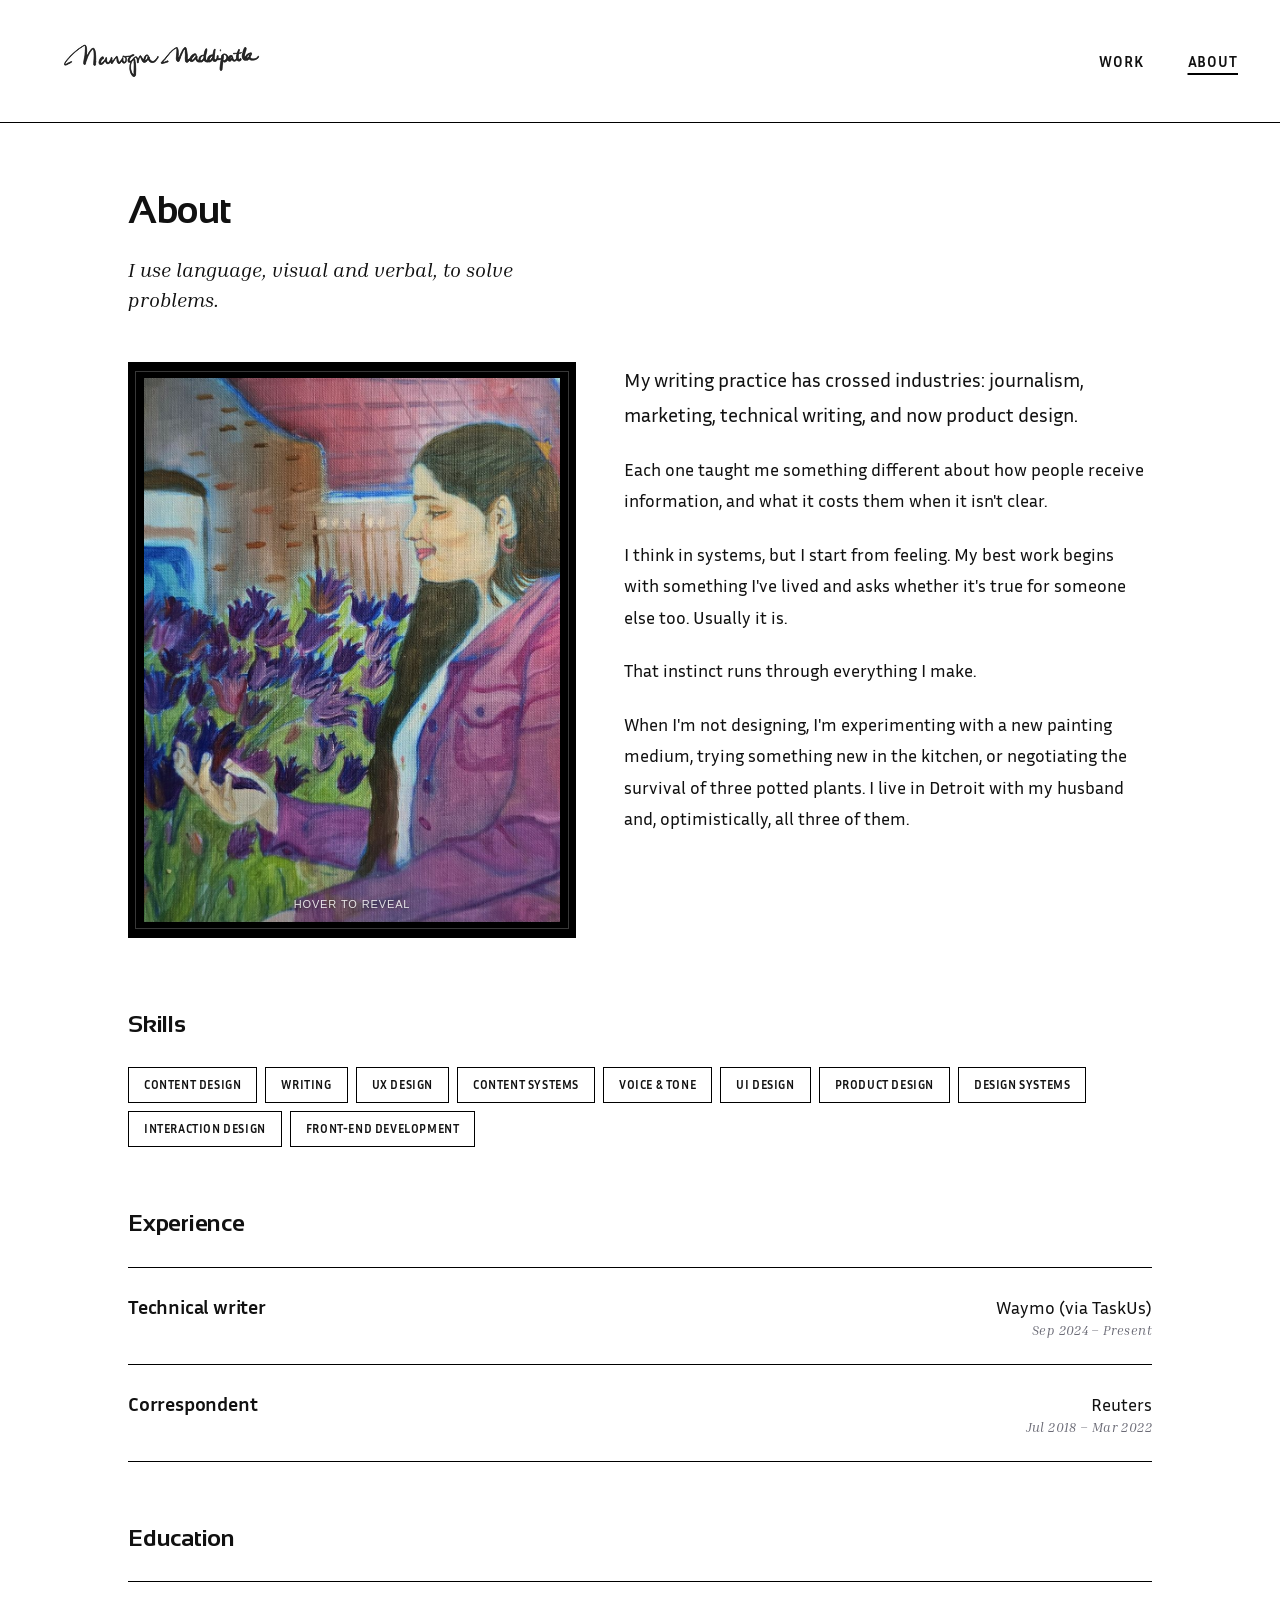
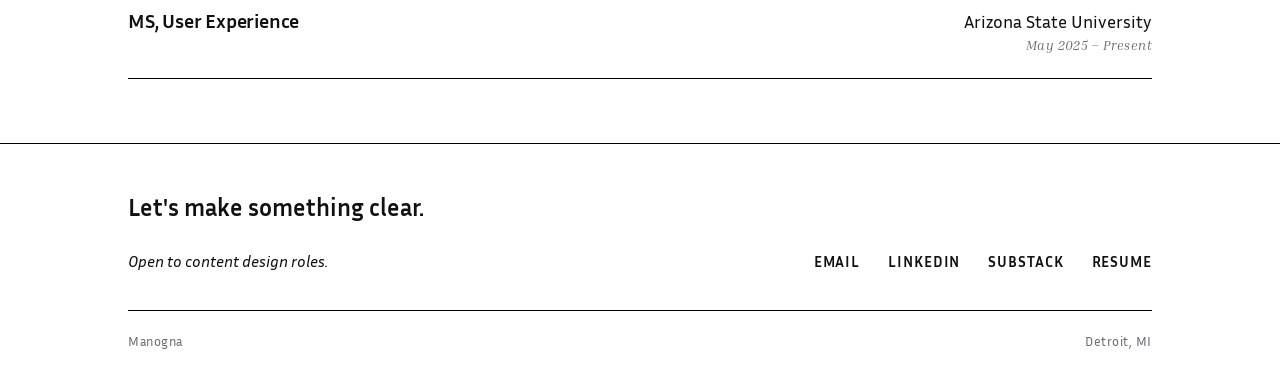
==== about.html @ 8878a8c1 "Point the Substack link at @manogna18 Co-Authored-By: Claude Opus 5.5 <noreply@anthropic.com>" ====
<!DOCTYPE html>
<html lang="en">
  <head>
    <meta charset="UTF-8">
    <meta name="viewport" content="width=device-width, initial-scale=1.0">
    <title>About | Manogna</title>
    <link rel="stylesheet" href="styles.css?v=31">
  </head>
  <body>
    <header class="nav">
      <a href="index.html" class="nav-logo"><img src="Assets/Sign.png" alt="Manogna Maddipatla, home" width="231" height="50"></a>
      <nav aria-label="Main">
        <ul class="nav-links">
          <li><a href="index.html">Work</a></li>
          <li><a href="about.html" aria-current="page">About</a></li>
        </ul>
      </nav>
    </header>

    <main class="page">
      <div class="about-head">
        <h1>About</h1>
        <p class="about-lead">
          I use language, visual and verbal, to solve problems.
        </p>
      </div>

      <div class="about-grid">
        <div>
          <div class="portrait-inner">
            <iframe
              src="portrait-reveal-embed.html"
              title="Portrait reveal"
              scrolling="no"
              style="width: 100%; aspect-ratio: 0.765; border: none; display: block"
            ></iframe>
          </div>
        </div>

        <div class="about-copy">
          <p class="first">
            My writing practice has crossed industries: journalism, marketing,
            technical writing, and now product design.
          </p>
          <p>
            Each one taught me something different about how people receive
            information, and what it costs them when it isn't clear.
          </p>
          <p>
            I think in systems, but I start from feeling. My best work begins
            with something I've lived and asks whether it's true for someone
            else too. Usually it is.
          </p>
          <p>That instinct runs through everything I make.</p>
          <p>
            When I'm not designing, I'm experimenting with a new painting
            medium, trying something new in the kitchen, or negotiating the
            survival of three potted plants. I live in Detroit with my husband
            and, optimistically, all three of them.
          </p>
        </div>
      </div>

      <!-- Skills -->
      <div class="skills-section">
        <h2 class="section-heading">Skills</h2>
        <div class="skills-list">
          <span class="skill-chip primary">Content design</span>
          <span class="skill-chip primary">Writing</span>
          <span class="skill-chip primary">UX design</span>
          <span class="skill-chip primary">Content systems</span>
          <span class="skill-chip primary">Voice &amp; tone</span>
          <span class="skill-chip">UI design</span>
          <span class="skill-chip">Product design</span>
          <span class="skill-chip">Design systems</span>
          <span class="skill-chip">Interaction design</span>
          <span class="skill-chip">Front-end development</span>
        </div>
      </div>

      <!-- Experience -->
      <div class="entries-section">
        <h2 class="section-heading">Experience</h2>
        <div class="entry">
          <span class="entry-role">Technical writer</span>
          <div class="entry-right">
            <div class="entry-org">Waymo (via TaskUs)</div>
            <div class="entry-dates">Sep 2024 – Present</div>
          </div>
        </div>
        <div class="entry">
          <span class="entry-role">Correspondent</span>
          <div class="entry-right">
            <div class="entry-org">Reuters</div>
            <div class="entry-dates">Jul 2018 – Mar 2022</div>
          </div>
        </div>
      </div>

      <!-- Education -->
      <div class="entries-section">
        <h2 class="section-heading">Education</h2>
        <div class="entry">
          <span class="entry-role">MS, User Experience</span>
          <div class="entry-right">
            <div class="entry-org">Arizona State University</div>
            <div class="entry-dates">May 2025 – Present</div>
          </div>
        </div>
      </div>
    </main>

    <footer class="footer">
      <div class="footer-inner">
        <div class="footer-left">
          <p class="footer-cta">Let's make something clear.</p>
          <p class="footer-sub">Open to content design roles.</p>
        </div>
        <div class="footer-links">
          <a href="mailto:manogna.maddipatla@gmail.com">Email</a>
          <a
            href="https://linkedin.com/in/manogna-maddipatla"
            target="_blank"
            rel="noopener"
          >LinkedIn</a>
          <a href="https://substack.com/@manogna18" target="_blank" rel="noopener"
          >Substack</a>
          <a href="Assets/Resume_latest.pdf" target="_blank" rel="noopener">Resume</a>
        </div>
      </div>
      <div class="footer-base">
        <span>Manogna</span>
        <span>Detroit, MI</span>
      </div>
    </footer>
  </body>
</html>
---- styles.css ----
/* ─── Google Fonts ─── */
@import url("https://fonts.googleapis.com/css2?family=Inria+Sans:ital,wght@0,400;0,700;1,300;1,400&family=Inria+Serif:ital,wght@0,400;1,400&family=Sansation:wght@700&display=swap");

/* ─── Reset ─── */
[hidden] {
  display: none !important;
}

.sr-only {
  position: absolute;
  width: 1px;
  height: 1px;
  overflow: hidden;
  clip: rect(0 0 0 0);
  white-space: nowrap;
}

*, *::before, *::after {
  box-sizing: border-box;
  margin: 0;
  padding: 0;
}
img {
  display: block;
  max-width: 100%;
}
a {
  color: inherit;
  text-decoration: none;
}

h1, h2, h3, h4, h5, h6 {
  font-family: var(--font);
  font-weight: 700;
  letter-spacing: -0.01em;
}

/* ─── Design tokens ─── */
:root {
  /* Colors */
  --bg:          #ffffff;
  --ink:         #111111;   /* body text */
  --black:       #000000;   /* borders, active toggle */
  --muted:       #6b6b76;   /* captions, tags */
  --indigo:      #002668;   /* accent: links, hover, focus rings */
  --placeholder: #d9d9d9;   /* empty image slots */

  --border:      1px solid var(--black);
  --border-bold: 2px solid var(--black);
  --radius:      0;         /* no rounded corners anywhere */

  /* Type */
  --font-display: "Sansation", "Helvetica Neue", Arial, sans-serif;
  --font-serif:   "Inria Serif", Georgia, "Times New Roman", serif;
  --font-sans:    "Inria Sans", "Helvetica Neue", Helvetica, Arial, sans-serif;

  /* Spacing */
  --page-max:    1080px;
  --page-max-home: 1200px;
  --gutter:      28px;
  --gutter-sm:   20px;
  --section-gap: 64px;

  /* Older names, pointed at the theme above */
  --cream:      var(--bg);
  --paper:      var(--bg);
  --paper-card: var(--bg);
  --clay:       var(--placeholder);
  --ink-soft:   var(--ink);
  --line:       var(--black);
  --navbar:     var(--black);
  --accent:     var(--indigo);
  --active:     var(--indigo);
  --accent-2:   var(--indigo);
  --font:       var(--font-display);
  --font-body:  var(--font-sans);
}

/* ─── Base ─── */
html {
  font-size: 16px;
  -webkit-font-smoothing: antialiased;
}

body {
  font-family: var(--font-body);
  font-size: 17px;
  font-weight: 400;
  line-height: 1.65;
  color: var(--ink);
  background: var(--paper);
  text-rendering: optimizeLegibility;
}

/* ─── Focus ─── */
a:focus-visible,
button:focus-visible,
[tabindex]:focus-visible {
  outline: 2px solid var(--indigo);
  outline-offset: 3px;
}

/* ─── Header ─── */
.nav {
  background: var(--bg);
  color: var(--ink);
  display: flex;
  align-items: center;
  justify-content: space-between;
  gap: 24px;
  padding: 36px 42px;
  border-bottom: var(--border);
  position: sticky;
  top: 0;
  z-index: 100;
}

.nav-logo img {
  height: 50px;
  width: auto;
}

.nav-links {
  display: flex;
  gap: 44px;
  list-style: none;
}

/* Plain page links, not toggles: the segmented style belongs to the project filter */
.nav-links a {
  font-family: var(--font-sans);
  font-size: 15px;
  font-weight: 700;
  letter-spacing: 0.06em;
  text-transform: uppercase;
  color: var(--ink);
  text-decoration: underline 2px transparent;
  text-underline-offset: 6px;
  transition: text-decoration-color 0.2s;
}

.nav-links a[aria-current="page"] {
  text-decoration-color: var(--black);
}

.nav-links a:hover {
  text-decoration-color: var(--indigo);
}

/* ─── Page wrapper ─── */
.home {
  --page-max: var(--page-max-home);
}

.page {
  max-width: var(--page-max);
  margin: 0 auto;
  padding: 0 28px;
}

/* ─── Hero (legacy, kept for case study pages) ─── */
.hero {
  margin: 48px 0 52px;
}

.hero h1 {
  font-size: 36px;
  font-weight: 700;
  letter-spacing: -0.01em;
  line-height: 1.2;
  color: var(--ink);
  margin-bottom: 10px;
}

.hero-sub {
  font-family: var(--font-serif);
  font-size: 17px;
  font-weight: 400;
  font-style: italic;
  color: var(--ink-soft);
  line-height: 1.6;
  max-width: 520px;
}

/* ─── Project filter (the only segmented control on the site) ─── */
.filter {
  display: flex;
  justify-content: center;
  margin-bottom: 40px;
}

.filter-btn {
  font-family: var(--font-sans);
  font-size: 15px;
  font-weight: 700;
  letter-spacing: 0.04em;
  text-transform: uppercase;
  min-width: 185px;
  height: 36px;
  padding: 0 16px;
  background: var(--bg);
  color: var(--ink);
  border: var(--border);
  border-radius: var(--radius);
  cursor: pointer;
  transition: color 0.2s;
}

.filter-btn + .filter-btn {
  border-left: none;
}

.filter-btn[aria-pressed="true"] {
  background: var(--black);
  color: var(--bg);
}

.filter-btn[aria-pressed="false"]:hover {
  color: var(--indigo);
}

/* ─── Project cards ─── */
.project-list {
  display: grid;
  gap: 24px;
  margin-bottom: var(--section-gap);
}

.project-card {
  position: relative;
  display: grid;
  grid-template-columns: 48% 1fr;
  gap: 30px;
  min-height: 480px;
  padding: 20px;
  border: var(--border);
  border-radius: var(--radius);
  background: var(--bg);
}

.project-media {
  position: relative;
  overflow: hidden;
  background: var(--placeholder);
  border: var(--border);
}

.project-media img,
.project-media iframe {
  position: absolute;
  inset: 0;
  width: 100%;
  height: 100%;
  object-fit: cover;
  border: 0;
  display: block;
}

.project-media iframe {
  pointer-events: none;
}

/* Whole image shown on white instead of cropped to fill */
.project-media.is-contain {
  background: var(--bg);
}

.project-media.is-contain img {
  object-fit: contain;
  padding: 16px;
}

.project-body {
  display: flex;
  flex-direction: column;
  padding: 10px 22px 10px 0;
}

.project-title {
  font-family: var(--font-sans);
  font-size: 32px;
  font-weight: 700;
  line-height: 1.2;
  color: var(--ink);
  margin-bottom: 18px;
}

.project-desc {
  font-family: var(--font-sans);
  font-size: 22px;
  line-height: 1.4;
  color: var(--ink);
  margin-bottom: 16px;
}

.project-role {
  font-family: var(--font-sans);
  font-size: 15px;
  line-height: 1.5;
  color: var(--muted);
  margin-bottom: 20px;
}

.project-body .card-tags {
  margin-bottom: 32px;
}

/* Pinned to the bottom; its ::before stretches over the card so the whole card links */
.project-link {
  margin-top: auto;
  align-self: flex-start;
  font-family: var(--font-sans);
  font-size: 15px;
  font-weight: 700;
  letter-spacing: 0.06em;
  text-transform: uppercase;
  color: var(--ink);
  text-decoration: underline 2px;
  text-underline-offset: 6px;
  transition: color 0.2s;
}

.project-link::before {
  content: "";
  position: absolute;
  inset: 0;
  z-index: 1;
}

.project-link::after {
  content: " \2192";
}

.project-card:hover .project-link {
  color: var(--indigo);
}

.project-link:focus-visible {
  outline: none;
}

.project-card:has(.project-link:focus-visible) {
  outline: 2px solid var(--indigo);
  outline-offset: 3px;
}

/* ─── Tags ─── */
.card-tags {
  display: flex;
  flex-wrap: wrap;
  gap: 12px;
}

.tag {
  display: inline-flex;
  align-items: center;
  justify-content: center;
  min-width: 150px;
  height: 36px;
  padding: 0 18px;
  font-family: var(--font-sans);
  font-size: 12px;
  font-weight: 700;
  letter-spacing: 0.04em;
  text-transform: uppercase;
  border: var(--border);
  border-radius: var(--radius);
  color: var(--muted);
}

/* ─── Section divider ─── */
.section-divider {
  border: none;
  border-top: 1px solid var(--line);
  margin: 0 0 32px;
}

/* ─── Currently building ─── */
.building-label {
  font-size: 14px;
  letter-spacing: 0.12em;
  text-transform: uppercase;
  color: var(--muted);
  font-weight: 400;
  margin-bottom: 20px;
}

.building-grid {
  display: grid;
  grid-template-columns: 1fr 1fr;
  gap: 16px;
}

.building-card {
  display: block;
  border: 1px dashed var(--black);
  border-radius: var(--radius);
  padding: 24px;
}

.building-card.is-link {
  cursor: pointer;
}

.building-card.is-link:hover {
  border-style: solid;
}

.building-card.is-link:hover .building-title {
  color: var(--indigo);
}

/* Optional artwork across the top of a card, edge to edge */
.building-banner {
  display: block;
  width: calc(100% + 48px);
  max-width: none;
  margin: -24px -24px 20px;
  aspect-ratio: 3 / 1;
  object-fit: cover;
  border-radius: var(--radius);
}

.building-title {
  font-size: 22px;
  font-weight: 700;
  color: var(--ink);
  margin-bottom: 6px;
}

.building-desc {
  font-family: var(--font-serif);
  font-size: 16px;
  font-weight: 400;
  color: var(--ink-soft);
  font-style: italic;
  line-height: 1.55;
  margin-bottom: 14px;
}

.building-status {
  font-size: 12px;
  letter-spacing: 0.08em;
  text-transform: uppercase;
  color: var(--muted);
}

/* ─── Footer ─── */
.footer {
  background: var(--bg);
  color: var(--ink);
  border-top: var(--border);
  padding: 48px var(--gutter) 40px;
  margin-top: var(--section-gap);
}

.footer-inner {
  max-width: calc(var(--page-max) - 2 * var(--gutter));
  margin: 0 auto;
  display: flex;
  align-items: flex-end;
  justify-content: space-between;
  flex-wrap: wrap;
  gap: 24px;
}

.footer-left {
  max-width: 400px;
}

.footer-cta {
  font-family: var(--font-sans);
  font-size: 24px;
  font-weight: 700;
  line-height: 1.3;
  color: var(--ink);
  margin-bottom: 24px;
}

.footer-sub {
  font-family: var(--font-sans);
  font-size: 16px;
  font-style: italic;
  color: var(--ink);
}

.footer-links {
  display: flex;
  flex-wrap: wrap;
  gap: 28px;
}

.footer-links a {
  font-family: var(--font-sans);
  font-size: 15px;
  font-weight: 700;
  letter-spacing: 0.06em;
  text-transform: uppercase;
  color: var(--ink);
  text-decoration: underline 2px transparent;
  text-underline-offset: 6px;
  transition: text-decoration-color 0.2s;
}

.footer-links a:hover {
  text-decoration-color: var(--indigo);
}

.footer-base {
  max-width: calc(var(--page-max) - 2 * var(--gutter));
  margin: 36px auto 0;
  padding-top: 20px;
  border-top: var(--border);
  display: flex;
  justify-content: space-between;
  flex-wrap: wrap;
  gap: 8px;
}

.footer-base span {
  font-family: var(--font-sans);
  font-size: 13px;
  color: var(--muted);
  letter-spacing: 0.04em;
}

/* ─── About page ─── */
.about-head {
  margin: 56px 0 48px;
}

.about-head h1 {
  font-size: 38px;
  font-weight: 700;
  letter-spacing: -0.01em;
  color: var(--ink);
  margin-bottom: 12px;
}

.about-lead {
  font-family: var(--font-serif);
  font-size: 20px;
  font-weight: 400;
  font-style: italic;
  color: var(--ink);
  line-height: 1.5;
  max-width: 460px;
}

.about-grid {
  display: grid;
  grid-template-columns: 0.85fr 1fr;
  gap: 48px;
  align-items: start;
  margin-bottom: 56px;
}

/* Portrait frame */
.portrait-frame {
  position: relative;
  padding: 14px;
  background: var(--black);
  border-radius: var(--radius);
  overflow: hidden;
}

.portrait-frame::before {
  content: "";
  position: absolute;
  inset: 8px;
  border: 1px solid rgba(255, 255, 255, 0.25);
  border-radius: var(--radius);
  pointer-events: none;
  z-index: 5;
}

.portrait-inner {
  aspect-ratio: 0.765;
  display: flex;
  flex-direction: column;
  align-items: center;
  justify-content: center;
  gap: 10px;
}

.portrait-inner iframe {
  width: 100%;
  height: 100%;
  border: none;
  display: block;
}

.portrait-placeholder-label {
  font-size: 11px;
  letter-spacing: 0.1em;
  text-transform: uppercase;
  color: rgba(255,255,255,0.6);
}

.portrait-placeholder-hint {
  font-family: var(--font-serif);
  font-size: 13px;
  font-style: italic;
  color: rgba(255,255,255,0.5);
}

.portrait-caption {
  text-align: center;
  margin-top: 14px;
  font-size: 12px;
  letter-spacing: 0.1em;
  text-transform: uppercase;
  color: var(--muted);
  font-weight: 400;
}

/* About copy */
.about-copy p {
  font-size: 18px;
  font-weight: 400;
  line-height: 1.75;
  color: var(--ink-soft);
  margin-bottom: 22px;
}

.about-copy p.first {
  font-size: 20px;
  color: var(--ink);
}

.about-outro {
  border-top: 1px solid var(--line);
  padding-top: 32px;
  max-width: 620px;
  margin-bottom: 64px;
}

.about-outro p {
  font-family: var(--font-serif);
  font-size: 18px;
  font-weight: 400;
  font-style: italic;
  line-height: 1.75;
  color: var(--ink-soft);
}

/* ─── Section headings (About: Skills, Experience, Education) ─── */
.section-heading {
  font-size: 24px;
  font-weight: 700;
  letter-spacing: -0.01em;
  color: var(--ink);
  margin-bottom: 24px;
}

/* ─── Skills ─── */
.skills-section {
  margin-bottom: 56px;
}

.skills-list {
  display: flex;
  flex-wrap: wrap;
  gap: 8px;
}

.skill-chip {
  font-size: 12px;
  font-weight: 700;
  letter-spacing: 0.05em;
  text-transform: uppercase;
  border: 1px solid var(--line);
  border-radius: var(--radius);
  padding: 7px 15px;
  color: var(--ink-soft);
}

.skill-chip.primary {
  border-color: var(--black);
  color: var(--ink);
}

/* ─── Experience / Education ─── */
.entries-section {
  margin-bottom: 56px;
}

.entry {
  display: flex;
  align-items: baseline;
  justify-content: space-between;
  padding: 22px 0;
  border-bottom: 1px solid var(--line);
  gap: 24px;
}

.entry:first-of-type {
  border-top: 1px solid var(--line);
}

.entry-role {
  font-size: 20px;
  font-weight: 700;
  color: var(--ink);
  letter-spacing: -0.01em;
}

.entry-right {
  text-align: right;
}

.entry-org {
  font-size: 18px;
  font-weight: 400;
  color: var(--ink-soft);
  line-height: 1.2;
}

.entry-dates {
  font-family: var(--font-serif);
  font-size: 13px;
  font-weight: 400;
  font-style: italic;
  color: var(--muted);
  letter-spacing: 0.03em;
  margin-top: 2px;
}

/* ─── Case study ─── */
.case-back {
  display: inline-block;
  font-size: 13px;
  font-weight: 400;
  letter-spacing: 0.05em;
  text-transform: uppercase;
  color: var(--muted);
  margin: 36px 0 40px;
  transition: color 0.2s;
}

.case-back::before {
  content: "← ";
}

.case-back:hover {
  color: var(--active);
}

.cs-head {
  margin-bottom: 36px;
}

.cs-title {
  font-size: 44px;
  font-weight: 700;
  letter-spacing: -0.01em;
  color: var(--ink);
  margin-bottom: 14px;
  line-height: 1.1;
}

.cs-summary {
  font-family: var(--font-serif);
  font-size: 20px;
  font-weight: 400;
  font-style: italic;
  color: var(--ink-soft);
  line-height: 1.5;
  max-width: 600px;
}

/* Metadata strip */
.meta-strip {
  display: grid;
  grid-template-columns: repeat(4, 1fr);
  gap: 24px;
  padding: 28px 0;
  border-top: 1px solid var(--line);
  border-bottom: 1px solid var(--line);
  margin-bottom: 56px;
}

/* At a glance: who, what, why, for quick scanning */
.glance {
  display: grid;
  grid-template-columns: repeat(3, 1fr);
  gap: 16px;
  margin: -24px 0 56px;
}

.glance-item {
  background: var(--bg);
  border: var(--border);
  border-radius: var(--radius);
  padding: 22px 24px 24px;
}

.glance-label {
  font-size: 11px;
  letter-spacing: 0.1em;
  text-transform: uppercase;
  color: var(--muted);
  font-weight: 700;
  margin-bottom: 10px;
}

.glance-text {
  font-family: var(--font-serif);
  font-size: 19px;
  line-height: 1.4;
  color: var(--ink);
}

.meta-label {
  font-size: 11px;
  letter-spacing: 0.1em;
  text-transform: uppercase;
  color: var(--muted);
  font-weight: 400;
  margin-bottom: 8px;
}

.meta-value {
  font-size: 16px;
  font-weight: 400;
  color: var(--ink);
  line-height: 1.45;
}

/* Case study blocks */
.block {
  margin-bottom: 60px;
}

.block-label {
  font-size: 11px;
  letter-spacing: 0.12em;
  text-transform: uppercase;
  color: var(--muted);
  font-weight: 400;
  margin-bottom: 18px;
}

.block h2 {
  font-size: 26px;
  font-weight: 700;
  color: var(--ink);
  margin-bottom: 18px;
  letter-spacing: -0.01em;
}

.block p {
  font-size: 18px;
  font-weight: 400;
  line-height: 1.75;
  color: var(--ink-soft);
  margin-bottom: 18px;
  max-width: 660px;
}

/* Hero image */
.case-hero-image {
  background: var(--placeholder);
  border: 1px solid var(--line);
  border-radius: var(--radius);
  height: 340px;
  display: flex;
  align-items: center;
  justify-content: center;
  margin-bottom: 60px;
  overflow: hidden;
}

.case-hero-image img,
.case-hero-image video {
  width: 100%;
  height: 100%;
  object-fit: cover;
}

.case-hero-image.is-fit video {
  display: block;
  height: auto;
}

.case-hero-image .img-placeholder {
  font-size: 12px;
  letter-spacing: 0.08em;
  text-transform: uppercase;
  color: var(--ink);
}

/* Figma / prototype embed */
.prototype-embed {
  background: var(--placeholder);
  border: 1px solid var(--line);
  border-radius: var(--radius);
  height: 420px;
  display: flex;
  flex-direction: column;
  align-items: center;
  justify-content: center;
  gap: 10px;
  margin-bottom: 14px;
  overflow: hidden;
}

.prototype-embed iframe {
  width: 100%;
  height: 100%;
  border: none;
}

.prototype-embed .pe-label {
  font-size: 12px;
  letter-spacing: 0.08em;
  text-transform: uppercase;
  color: var(--ink);
}

.prototype-embed .pe-hint {
  font-family: var(--font-serif);
  font-size: 14px;
  font-style: italic;
  color: var(--ink);
}

.embed-caption {
  font-family: var(--font-serif);
  font-size: 13px;
  font-weight: 400;
  font-style: italic;
  color: var(--muted);
  text-align: center;
  margin-bottom: 60px;
}

/* Key decisions */
.decisions-section {
  margin-bottom: 60px;
}

.decision {
  border-top: 1px solid var(--line);
  padding: 24px 0;
  display: grid;
  grid-template-columns: 0.4fr 1fr;
  gap: 32px;
}

.decision-title {
  font-size: 18px;
  font-weight: 700;
  color: var(--ink);
}

.decision-body {
  font-size: 16px;
  font-weight: 400;
  line-height: 1.7;
  color: var(--ink-soft);
}

/* Screen gallery */
.screen-gallery {
  display: grid;
  grid-template-columns: repeat(2, 1fr);
  gap: 16px;
  margin-bottom: 60px;
}

.screen-placeholder {
  background: var(--placeholder);
  border: 1px solid var(--line);
  border-radius: var(--radius);
  aspect-ratio: 4/3;
  display: flex;
  align-items: center;
  justify-content: center;
}

.screen-placeholder span {
  font-size: 12px;
  letter-spacing: 0.08em;
  text-transform: uppercase;
  color: var(--ink);
}

/* Full-width hero mockup that keeps its proportions */
.case-hero-image.is-fit {
  height: auto;
  background: var(--bg);
}

.case-hero-image.is-fit img {
  height: auto;
  object-fit: contain;
}

/* Results list + headline stat */
.results-list {
  list-style: none;
  max-width: 660px;
  margin-bottom: 28px;
}

.results-list li {
  font-size: 18px;
  line-height: 1.6;
  color: var(--ink-soft);
  padding: 14px 0;
  border-top: 1px solid var(--line);
}

.results-list li:last-child {
  border-bottom: 1px solid var(--line);
}

.result-stat {
  display: flex;
  align-items: baseline;
  gap: 14px;
}

.result-stat-num {
  font-size: 44px;
  font-weight: 700;
  color: var(--ink);
  line-height: 1;
}

.result-stat-label {
  font-size: 15px;
  color: var(--muted);
}

.decision-body p + p {
  margin-top: 12px;
}

/* Design decision zigzag: text beside a screen panel, panels meet at corners */
.decision-feature {
  display: grid;
  grid-template-columns: 1fr 1fr;
}

.decision-feature.is-flipped .decision-text {
  order: 2;
}

.decision-text {
  align-self: center;
  padding: 40px 48px;
}

.decision-text .decision-title {
  font-size: 26px;
  font-weight: 700;
  letter-spacing: -0.01em;
  margin-bottom: 12px;
}

.decision-text .decision-body {
  font-size: 17px;
  line-height: 1.45;
  color: var(--muted);
  max-width: 320px;
}

.decision-text .decision-body p + p {
  margin-top: 20px;
}

.decision-screen {
  background: var(--bg);
  border: none;
  border-radius: var(--radius);
  aspect-ratio: 1;
  align-items: flex-end;
  padding: 24px 40px 0;
  overflow: hidden;
}

.decision-screen:has(img) span {
  display: none;
}

.decision-screen img {
  display: block;
  width: 100%;
  max-width: 300px;
  height: auto;
}

/* Wide panels for charts and artwork, not phone screens */
.decision-screen.is-wide {
  align-items: center;
  padding: 24px;
}

.decision-screen.is-wide img {
  max-width: 100%;
}

/* Tall screens shown whole: the panel grows to fit instead of cropping */
.decision-screen.is-full {
  aspect-ratio: auto;
  align-items: center;
  padding: 32px 40px;
}

.decision-screen.is-full img {
  max-width: 260px;
}

/* A decision with no screen takes the full row */
.decision-feature:not(:has(.decision-screen)) {
  grid-template-columns: 1fr;
}

/* Outbound link to a live project */
.case-link {
  display: inline-block;
  margin-top: 24px;
  padding: 12px 22px;
  border-radius: var(--radius);
  background: var(--black);
  color: var(--cream);
  font-size: 15px;
  font-weight: 700;
  font-family: var(--font-sans);
  text-decoration: none;
  transition: background 0.2s;
}

.case-link::after {
  content: " \2197";
}

.case-link:hover {
  background: var(--active);
}

@media (max-width: 720px) {
  .decision-feature {
    grid-template-columns: 1fr;
    margin-bottom: 40px;
  }

  .decision-feature.is-flipped .decision-text {
    order: 0;
  }

  .decision-text {
    padding: 0 0 20px;
  }

  .decision-text .decision-body {
    max-width: none;
  }
}

/* ─── Home hero ─── */
.hero-home {
  display: grid;
  grid-template-columns: minmax(0, 1fr) 440px;
  gap: 48px;
  align-items: start;
  padding: 46px 0 var(--section-gap);
}

.hero-home-text {
  padding-top: 25px;
}

.hero-headline {
  font-family: var(--font-display);
  font-size: clamp(36px, 4.2vw, 48px);
  font-weight: 700;
  line-height: 1.05;
  letter-spacing: -0.01em;
  text-transform: uppercase;
  color: var(--ink);
  margin-bottom: 44px;
}

.hero-lede {
  font-family: var(--font-serif);
  font-size: 30px;
  line-height: 1.6;
  color: var(--ink);
  margin-bottom: 44px;
}

.hero-resume {
  display: inline-flex;
  align-items: center;
  height: 48px;
  padding: 0 24px;
  font-family: var(--font-sans);
  font-size: 15px;
  font-weight: 700;
  letter-spacing: 0.06em;
  text-transform: uppercase;
  color: var(--ink);
  background: var(--bg);
  border: var(--border);
  border-radius: var(--radius);
  transition: background 0.2s, color 0.2s;
}

.hero-resume::after {
  content: "\2193";
  margin-left: 10px;
}

.hero-resume:hover {
  background: var(--black);
  color: var(--bg);
}

/* Rotating work samples */
.morph {
  position: relative;
  width: 100%;
  aspect-ratio: 3 / 4;
  border: var(--border-bold);
  border-radius: var(--radius);
  background: var(--bg);
  overflow: hidden;
}

.morph canvas {
  position: absolute;
  inset: 0;
  width: 100%;
  height: 100%;
  display: block;
}

@media (max-width: 900px) {
  .hero-home {
    grid-template-columns: 1fr;
    gap: 40px;
    padding-top: 48px;
  }
  .morph {
    max-width: 420px;
  }
}

/* ─── Responsive ─── */
@media (max-width: 700px) {
  .nav {
    padding: 14px var(--gutter-sm);
  }
  .nav-logo img {
    height: 32px;
  }
  .nav-links {
    gap: 24px;
  }
  .nav-links a {
    font-size: 13px;
    letter-spacing: 0.1em;
  }
  .page {
    padding: 0 20px;
  }

  .hero h1 {
    font-size: 28px;
  }
  .hero-sub {
    font-size: 16px;
  }


  .project-card {
    grid-template-columns: 1fr;
    gap: 20px;
    min-height: 0;
    padding: 14px;
  }
  .project-media {
    aspect-ratio: 16 / 10;
  }
  .project-body {
    padding: 0 6px 6px;
  }
  .project-title {
    font-size: 26px;
  }
  .project-desc {
    font-size: 19px;
  }
  .tag {
    min-width: 0;
    height: 32px;
    padding: 0 12px;
  }
  .filter-btn {
    min-width: 0;
    padding: 0 12px;
    font-size: 13px;
  }

  .building-grid {
    grid-template-columns: 1fr;
  }

  .about-grid {
    grid-template-columns: 1fr;
    gap: 32px;
  }

  .about-head h1 {
    font-size: 30px;
  }

  .entry-role {
    font-size: 17px;
  }
  .entry-org {
    font-size: 15px;
  }

  .meta-strip {
    grid-template-columns: 1fr 1fr;
    gap: 16px;
  }

  .glance {
    grid-template-columns: 1fr;
    gap: 12px;
  }

  .decision {
    grid-template-columns: 1fr;
    gap: 10px;
  }

  .screen-gallery {
    grid-template-columns: 1fr;
  }

  .cs-title {
    font-size: 32px;
  }

  .footer {
    padding: 40px var(--gutter-sm) 32px;
  }
  .footer-inner {
    flex-direction: column;
    align-items: flex-start;
  }
  .footer-links {
    flex-direction: column;
    gap: 16px;
  }

  .hero-lede {
    font-size: 21px;
    margin-bottom: 28px;
  }
  .hero-headline {
    margin-bottom: 28px;
  }
}
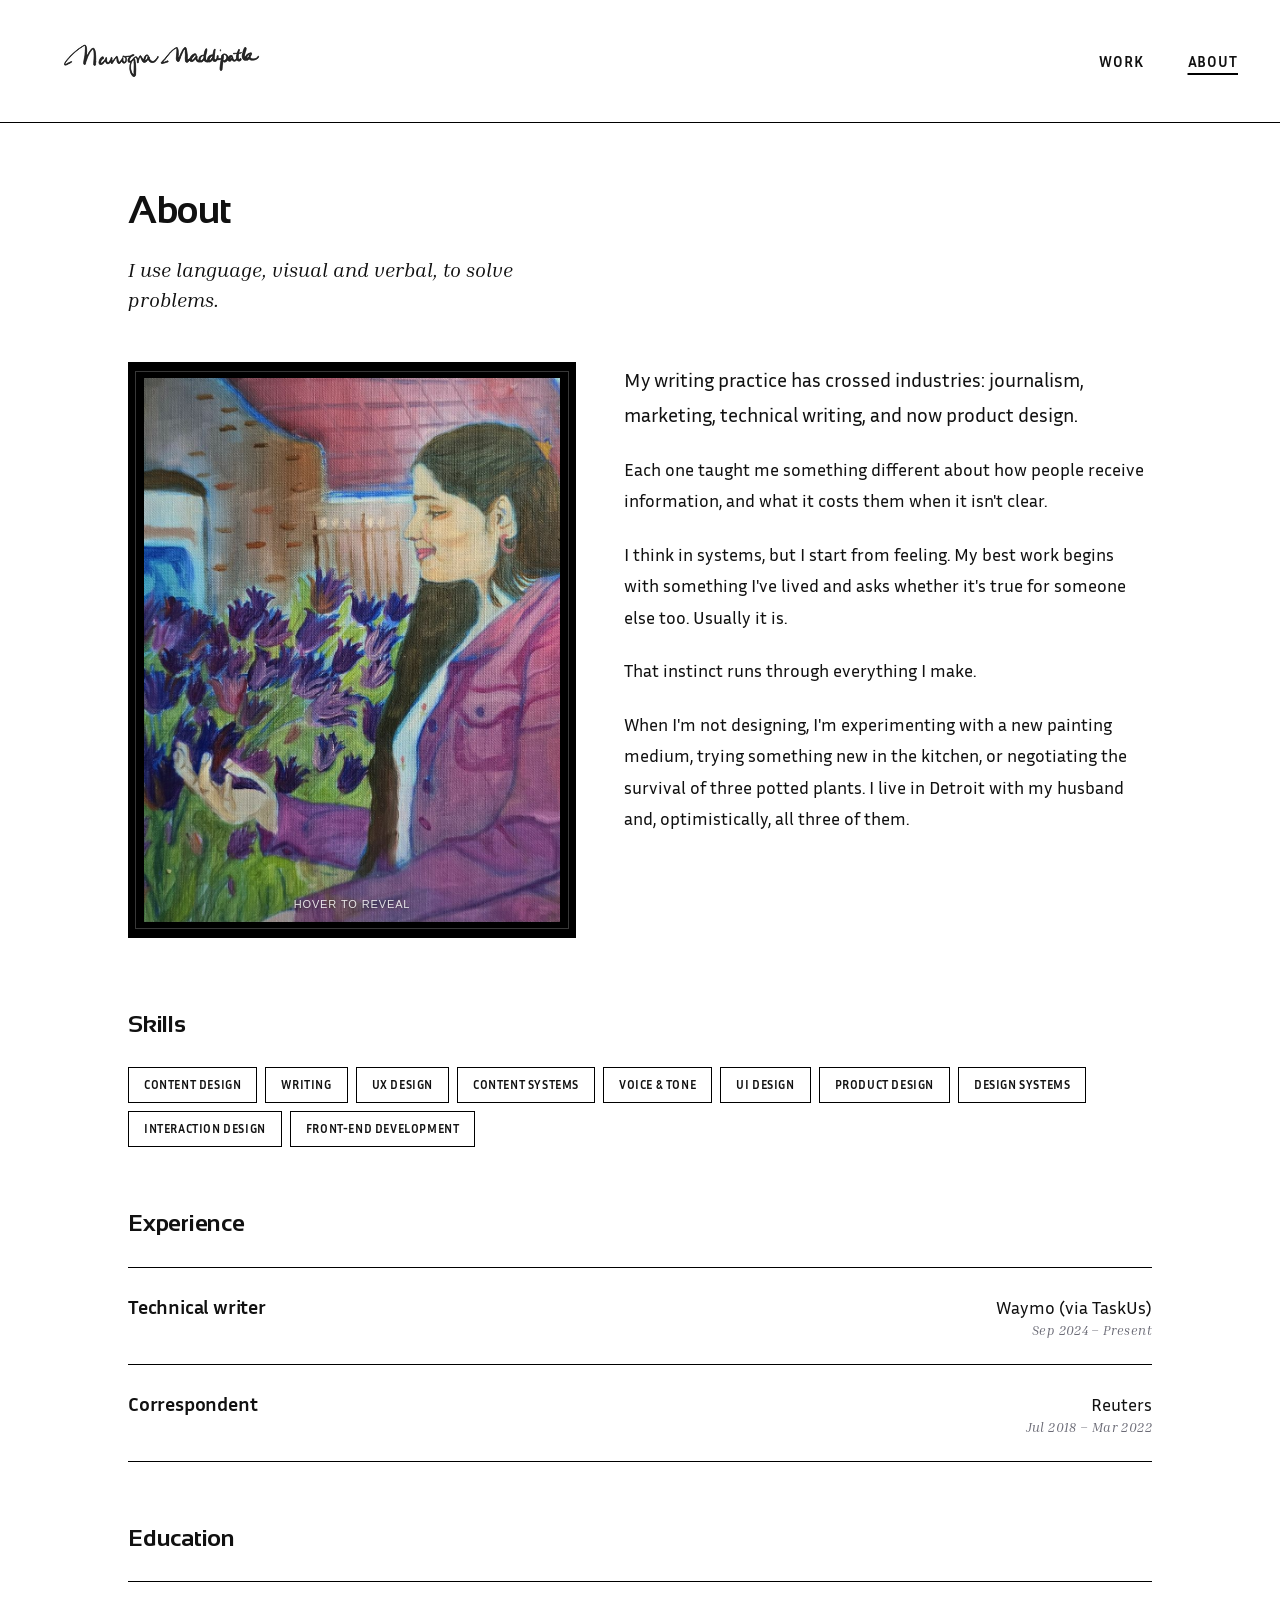
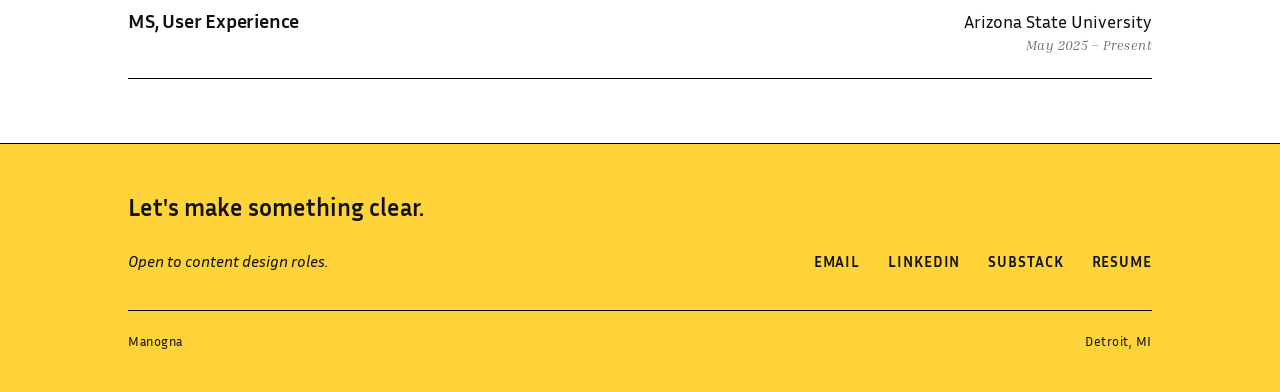
==== commit 1aa51107: "Make the footer sunny yellow Adds a --sun token (#ffd43b) for the footer background. Footer text sta" ====
--- a/about.html
+++ b/about.html
@@ -4,7 +4,7 @@
     <meta charset="UTF-8">
     <meta name="viewport" content="width=device-width, initial-scale=1.0">
     <title>About | Manogna</title>
-    <link rel="stylesheet" href="styles.css?v=31">
+    <link rel="stylesheet" href="styles.css?v=33">
   </head>
   <body>
     <header class="nav">
--- a/styles.css
+++ b/styles.css
@@ -44,6 +44,7 @@
   --muted:       #6b6b76;   /* captions, tags */
   --indigo:      #002668;   /* accent: links, hover, focus rings */
   --placeholder: #d9d9d9;   /* empty image slots */
+  --sun:         #ffd43b;   /* footer */
 
   --border:      1px solid var(--black);
   --border-bold: 2px solid var(--black);
@@ -260,6 +261,34 @@
   pointer-events: none;
 }
 
+/* Parallax ginkgo: stages stack on white and crossfade; heights follow the prototype */
+.project-media.tree-grow {
+  background: var(--bg);
+}
+
+.project-media.tree-grow img {
+  inset: auto;
+  left: 50%;
+  bottom: 6%;
+  width: auto;
+  max-width: none;
+  transform: translateX(-50%);
+  object-fit: contain;
+  opacity: 0;
+  transition: opacity 0.7s ease;
+}
+
+.tree-grow img:nth-child(1) { height: calc(88% * 10 / 52); }
+.tree-grow img:nth-child(2) { height: calc(88% * 16 / 52); }
+.tree-grow img:nth-child(3) { height: calc(88% * 24 / 52); }
+.tree-grow img:nth-child(4) { height: calc(88% * 34 / 52); }
+.tree-grow img:nth-child(5) { height: calc(88% * 44 / 52); }
+.tree-grow img:nth-child(6) { height: 88%; }
+
+.project-media.tree-grow img.is-on {
+  opacity: 1;
+}
+
 /* Whole image shown on white instead of cropped to fill */
 .project-media.is-contain {
   background: var(--bg);
@@ -447,7 +476,7 @@
 
 /* ─── Footer ─── */
 .footer {
-  background: var(--bg);
+  background: var(--sun);
   color: var(--ink);
   border-top: var(--border);
   padding: 48px var(--gutter) 40px;
@@ -520,7 +549,7 @@
 .footer-base span {
   font-family: var(--font-sans);
   font-size: 13px;
-  color: var(--muted);
+  color: var(--ink);
   letter-spacing: 0.04em;
 }
 
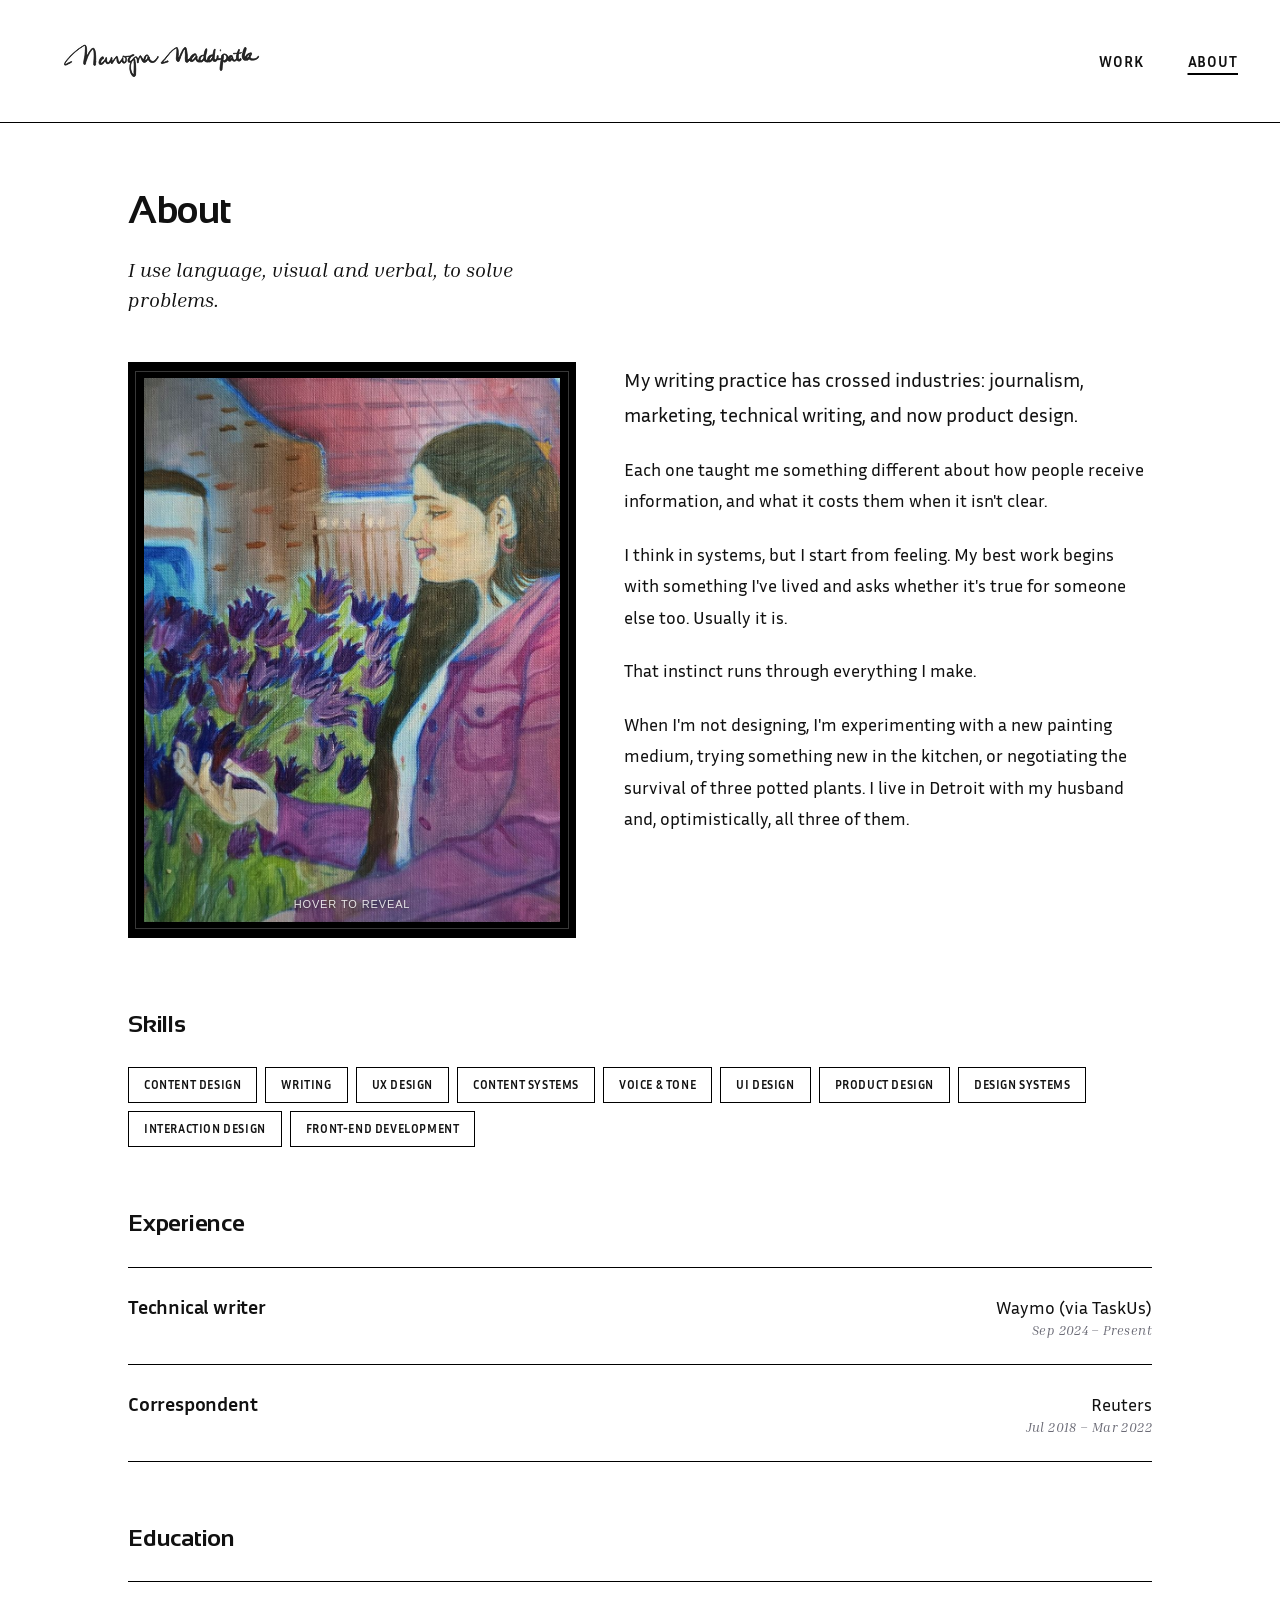
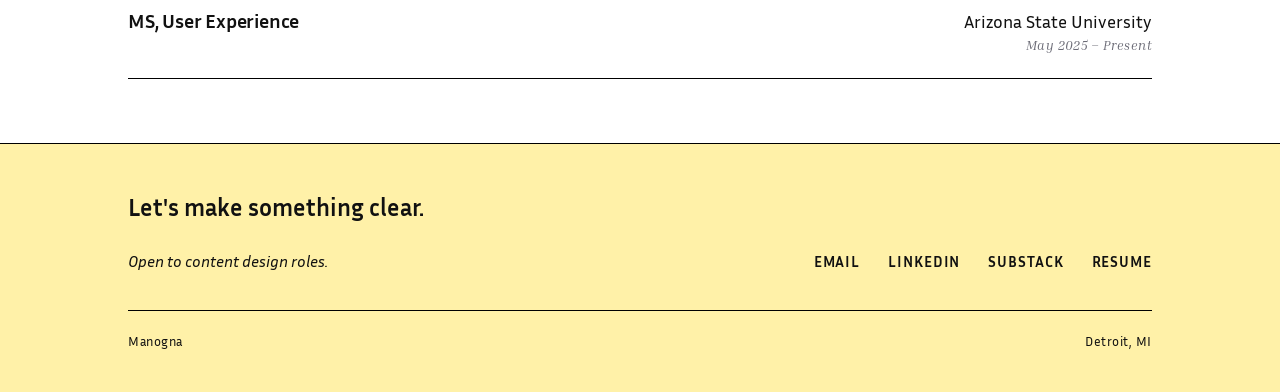
==== commit f9e0fe3f: "Soften the footer yellow to butter (#fff1a8) Co-Authored-By: Claude Opus 5.5 <noreply@anthropic.com>" ====
--- a/about.html
+++ b/about.html
@@ -4,7 +4,7 @@
     <meta charset="UTF-8">
     <meta name="viewport" content="width=device-width, initial-scale=1.0">
     <title>About | Manogna</title>
-    <link rel="stylesheet" href="styles.css?v=33">
+    <link rel="stylesheet" href="styles.css?v=34">
   </head>
   <body>
     <header class="nav">
--- a/styles.css
+++ b/styles.css
@@ -44,7 +44,7 @@
   --muted:       #6b6b76;   /* captions, tags */
   --indigo:      #002668;   /* accent: links, hover, focus rings */
   --placeholder: #d9d9d9;   /* empty image slots */
-  --sun:         #ffd43b;   /* footer */
+  --sun:         #fff1a8;   /* footer, soft butter yellow */
 
   --border:      1px solid var(--black);
   --border-bold: 2px solid var(--black);
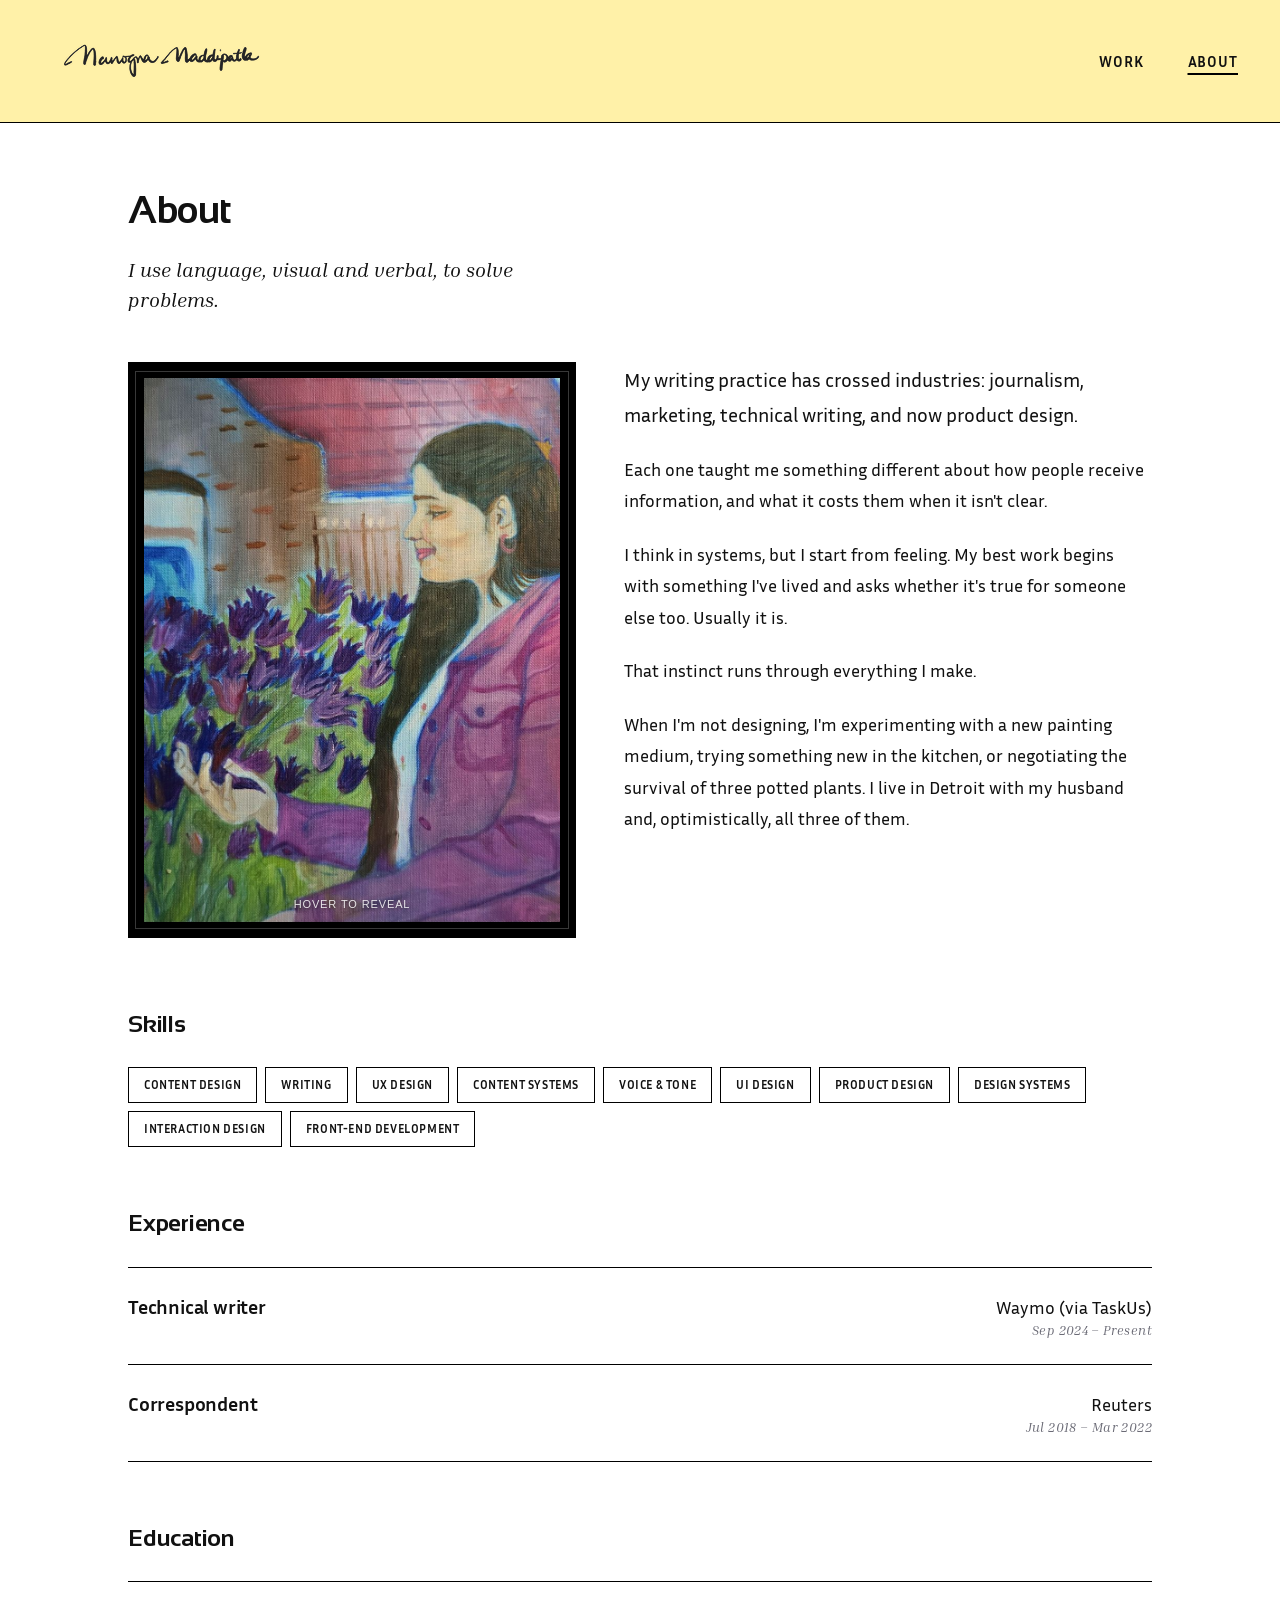
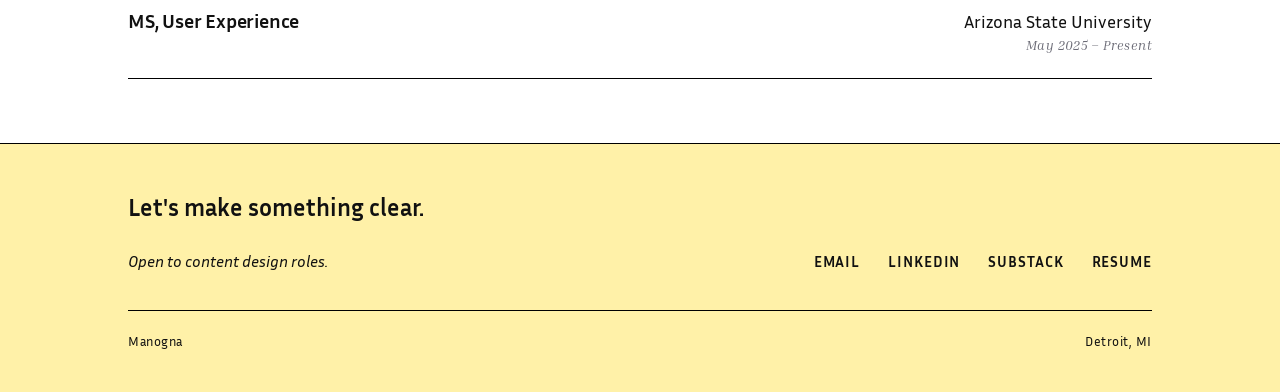
==== commit 5febe837: "Give the header the same butter yellow as the footer Co-Authored-By: Claude Opus 5.5 <noreply@anthro" ====
--- a/about.html
+++ b/about.html
@@ -4,7 +4,7 @@
     <meta charset="UTF-8">
     <meta name="viewport" content="width=device-width, initial-scale=1.0">
     <title>About | Manogna</title>
-    <link rel="stylesheet" href="styles.css?v=34">
+    <link rel="stylesheet" href="styles.css?v=35">
   </head>
   <body>
     <header class="nav">
--- a/styles.css
+++ b/styles.css
@@ -44,7 +44,7 @@
   --muted:       #6b6b76;   /* captions, tags */
   --indigo:      #002668;   /* accent: links, hover, focus rings */
   --placeholder: #d9d9d9;   /* empty image slots */
-  --sun:         #fff1a8;   /* footer, soft butter yellow */
+  --sun:         #fff1a8;   /* header and footer, soft butter yellow */
 
   --border:      1px solid var(--black);
   --border-bold: 2px solid var(--black);
@@ -103,7 +103,7 @@
 
 /* ─── Header ─── */
 .nav {
-  background: var(--bg);
+  background: var(--sun);
   color: var(--ink);
   display: flex;
   align-items: center;
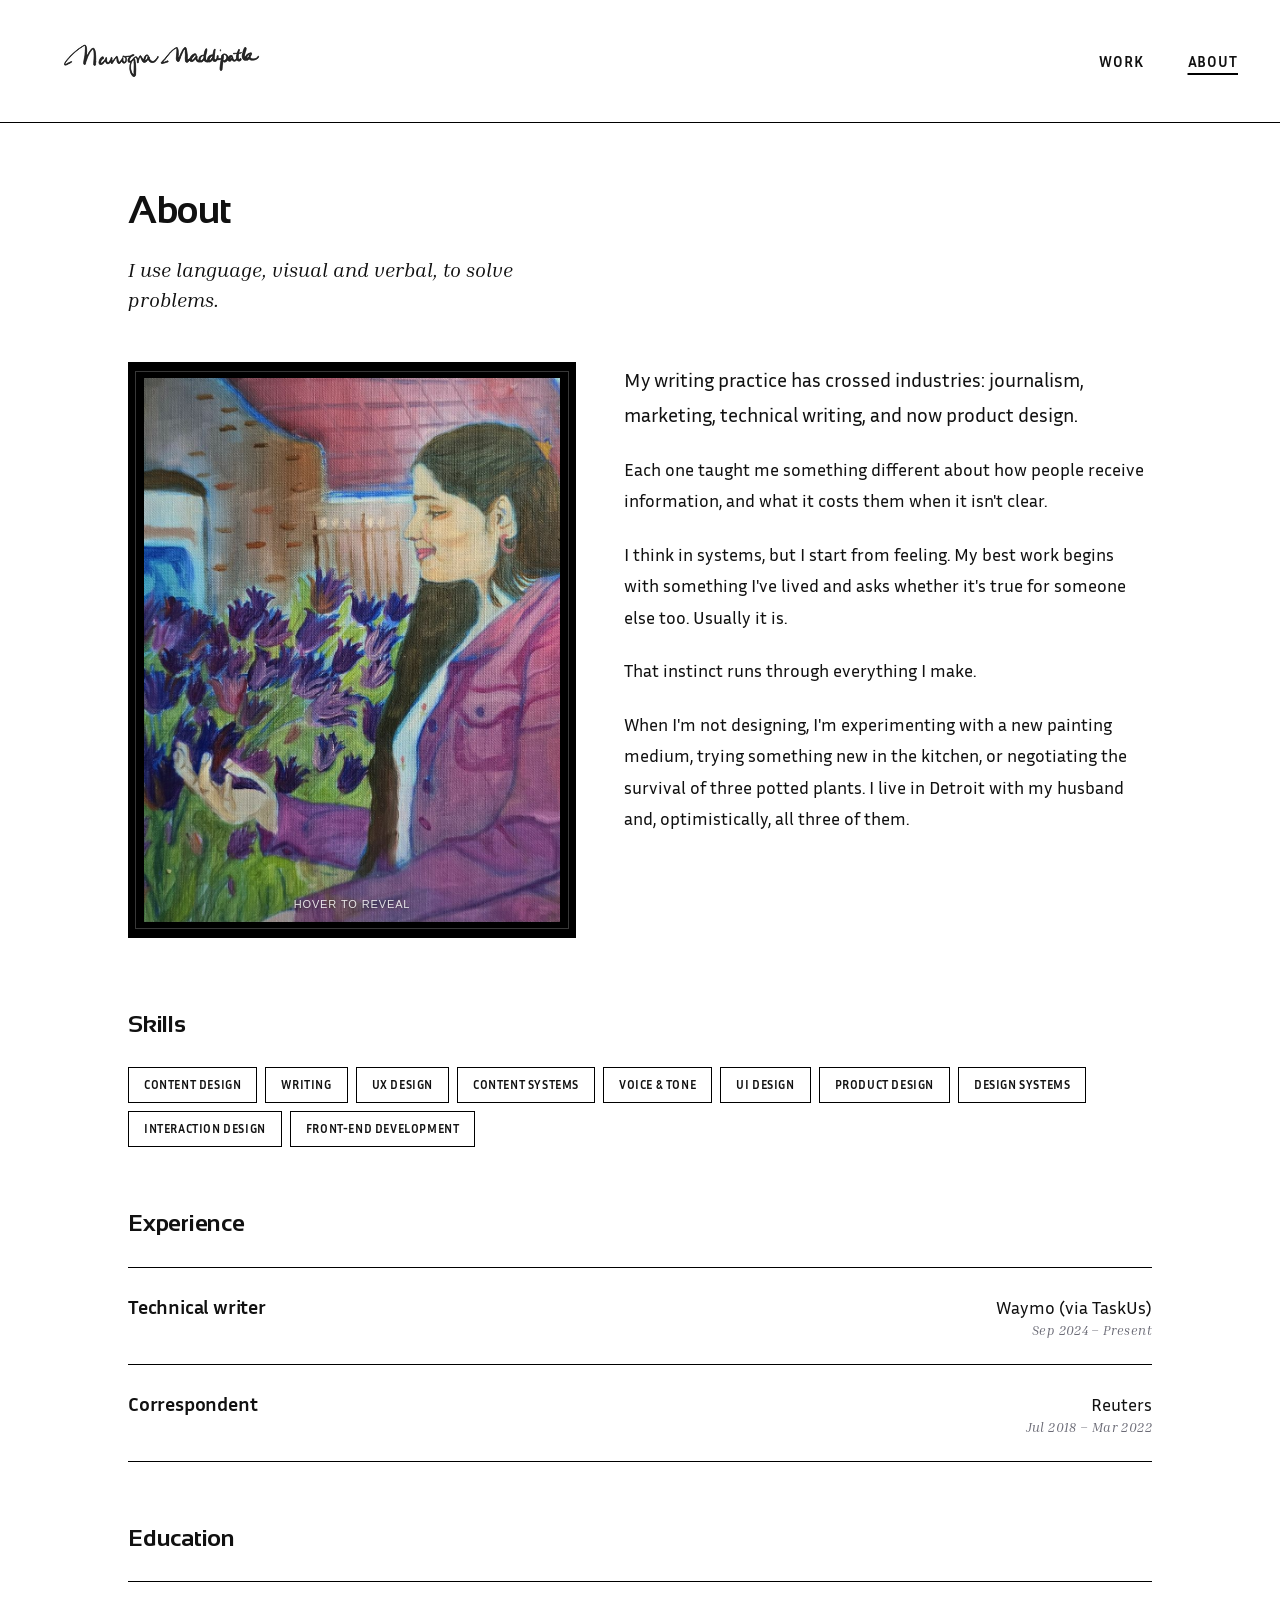
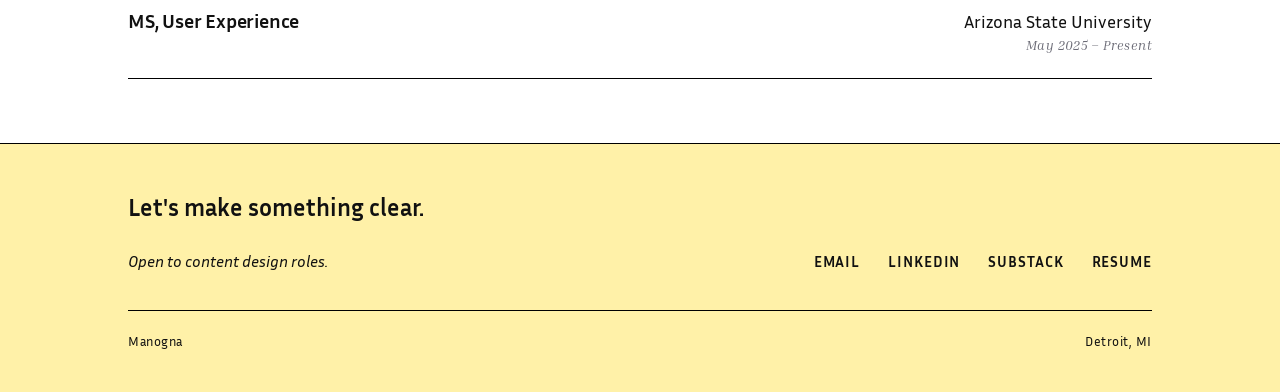
==== commit e0775525: "Return the header to white Reverts the butter yellow header; the footer keeps its yellow.  Co-Author" ====
--- a/about.html
+++ b/about.html
@@ -4,7 +4,7 @@
     <meta charset="UTF-8">
     <meta name="viewport" content="width=device-width, initial-scale=1.0">
     <title>About | Manogna</title>
-    <link rel="stylesheet" href="styles.css?v=35">
+    <link rel="stylesheet" href="styles.css?v=36">
   </head>
   <body>
     <header class="nav">
--- a/styles.css
+++ b/styles.css
@@ -44,7 +44,7 @@
   --muted:       #6b6b76;   /* captions, tags */
   --indigo:      #002668;   /* accent: links, hover, focus rings */
   --placeholder: #d9d9d9;   /* empty image slots */
-  --sun:         #fff1a8;   /* header and footer, soft butter yellow */
+  --sun:         #fff1a8;   /* footer, soft butter yellow */
 
   --border:      1px solid var(--black);
   --border-bold: 2px solid var(--black);
@@ -103,7 +103,7 @@
 
 /* ─── Header ─── */
 .nav {
-  background: var(--sun);
+  background: var(--bg);
   color: var(--ink);
   display: flex;
   align-items: center;
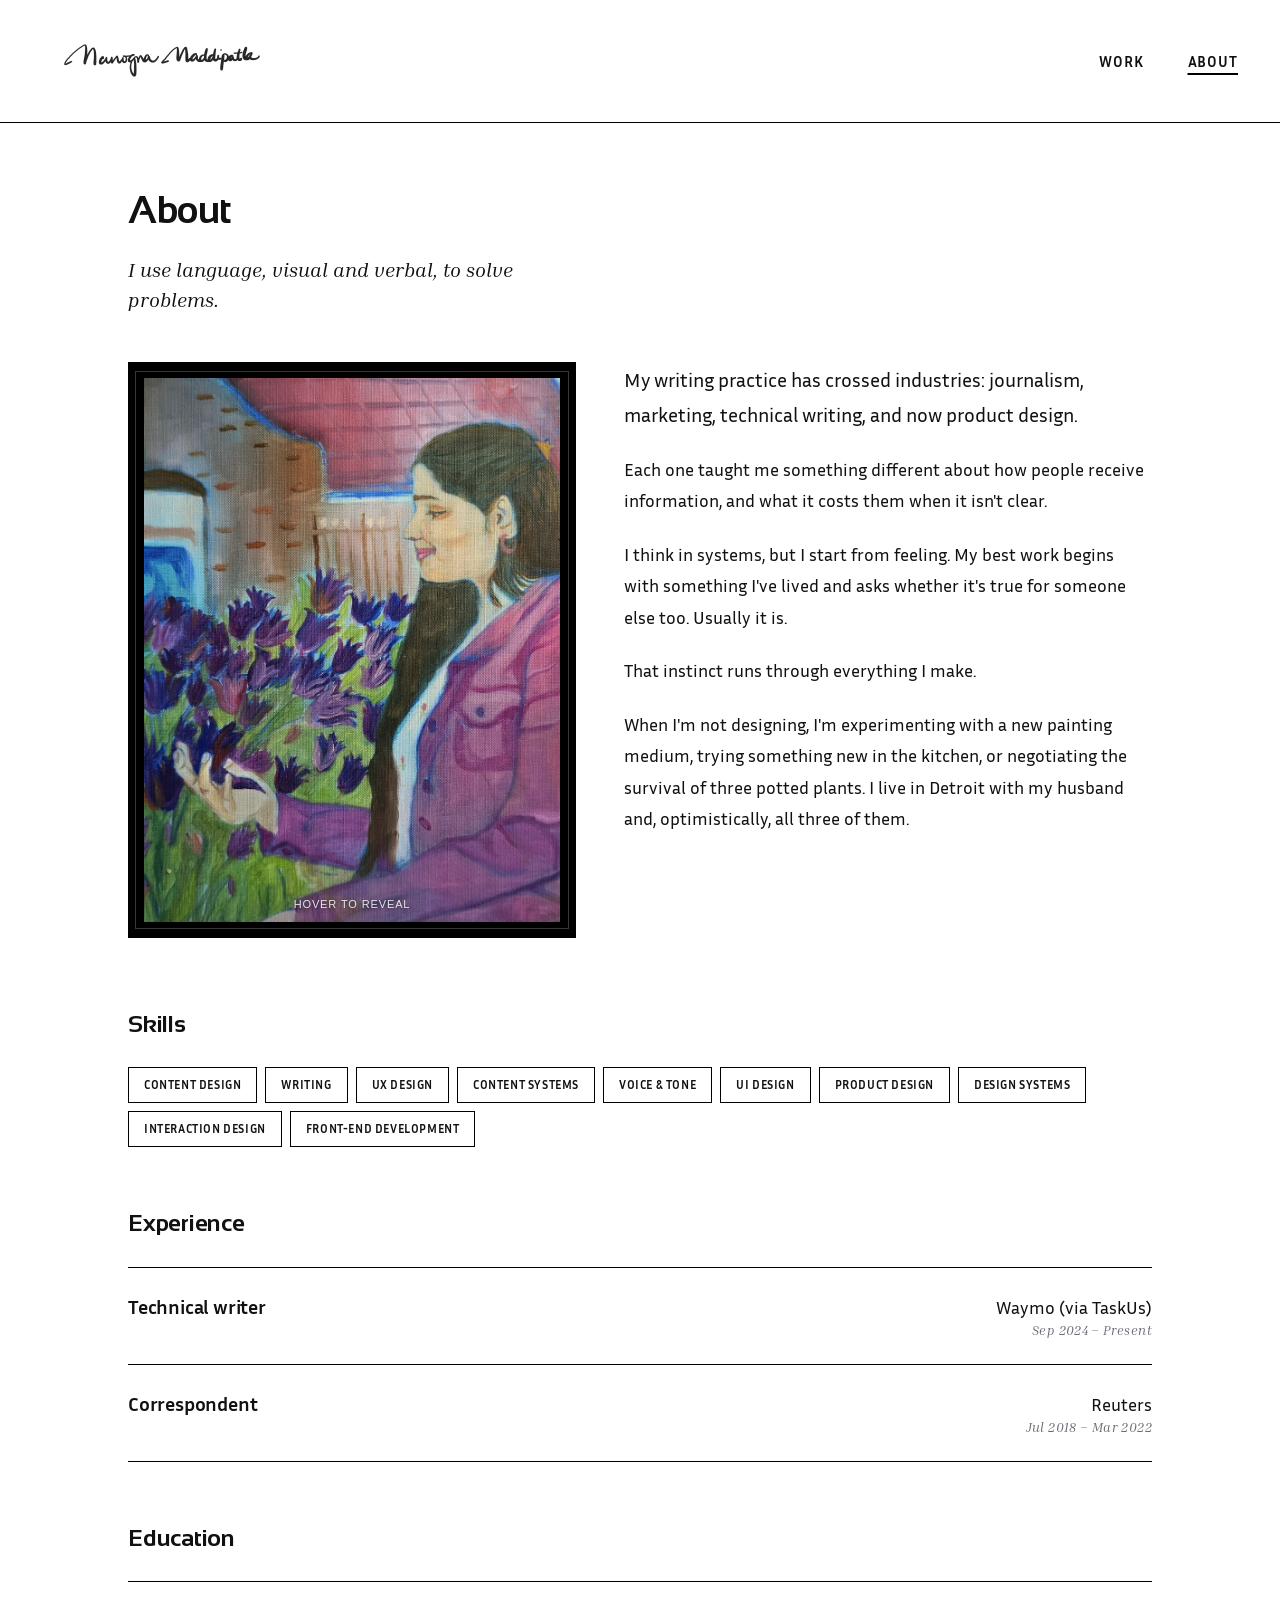
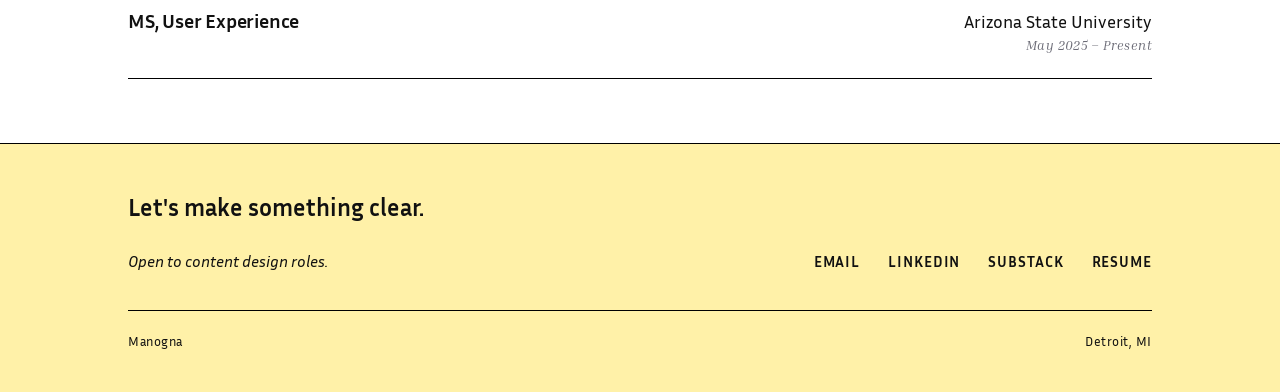
==== commit 61788fd8: "Frame case study design decisions like the home page cards Each design decision row gets a 1px black" ====
--- a/about.html
+++ b/about.html
@@ -4,7 +4,7 @@
     <meta charset="UTF-8">
     <meta name="viewport" content="width=device-width, initial-scale=1.0">
     <title>About | Manogna</title>
-    <link rel="stylesheet" href="styles.css?v=36">
+    <link rel="stylesheet" href="styles.css?v=37">
   </head>
   <body>
     <header class="nav">
--- a/styles.css
+++ b/styles.css
@@ -1068,9 +1068,14 @@
 }
 
 /* Design decision zigzag: text beside a screen panel, panels meet at corners */
+/* Bordered like the home page project cards: an outer frame, the screen inset with its own border */
 .decision-feature {
   display: grid;
   grid-template-columns: 1fr 1fr;
+  gap: 20px;
+  padding: 20px;
+  border: var(--border);
+  margin-bottom: 24px;
 }
 
 .decision-feature.is-flipped .decision-text {
@@ -1102,7 +1107,7 @@
 
 .decision-screen {
   background: var(--bg);
-  border: none;
+  border: var(--border);
   border-radius: var(--radius);
   aspect-ratio: 1;
   align-items: flex-end;
@@ -1173,7 +1178,9 @@
 @media (max-width: 720px) {
   .decision-feature {
     grid-template-columns: 1fr;
-    margin-bottom: 40px;
+    gap: 0;
+    padding: 14px;
+    margin-bottom: 20px;
   }
 
   .decision-feature.is-flipped .decision-text {
@@ -1181,7 +1188,7 @@
   }
 
   .decision-text {
-    padding: 0 0 20px;
+    padding: 6px 6px 20px;
   }
 
   .decision-text .decision-body {
